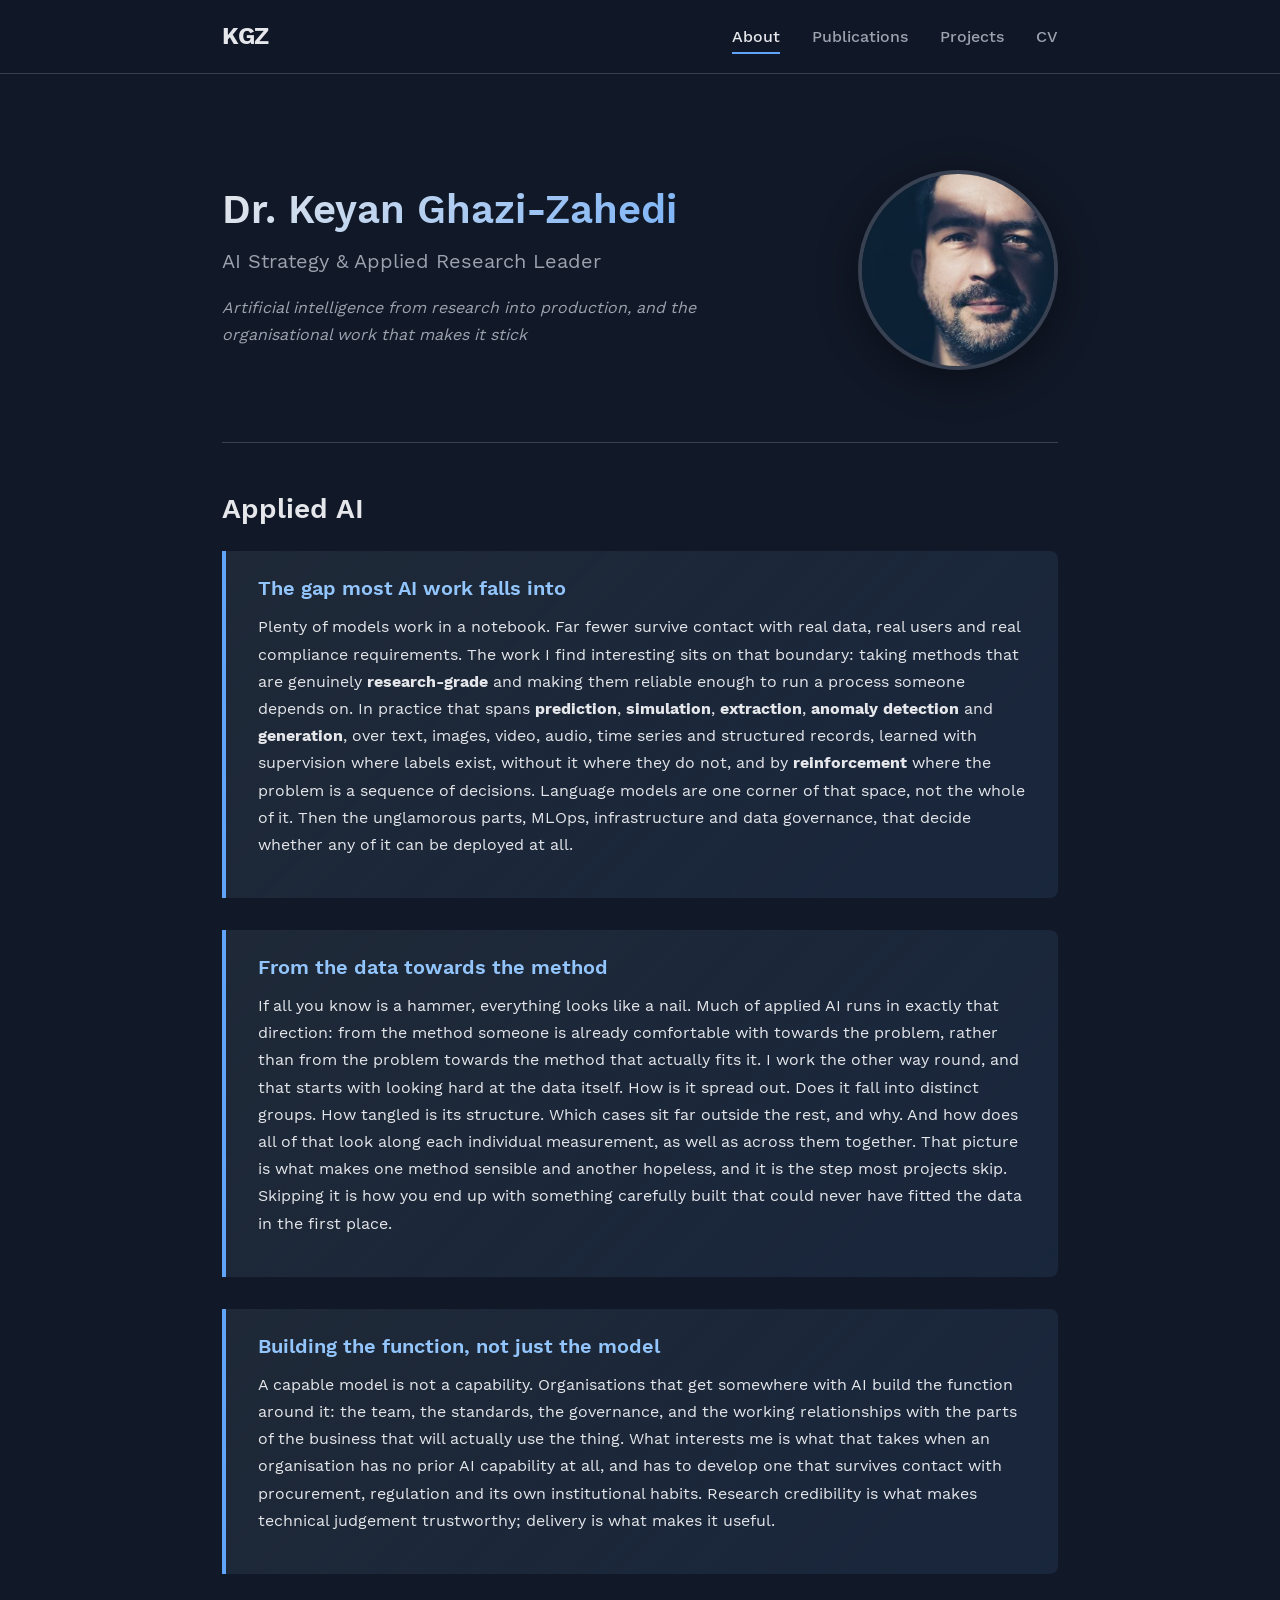
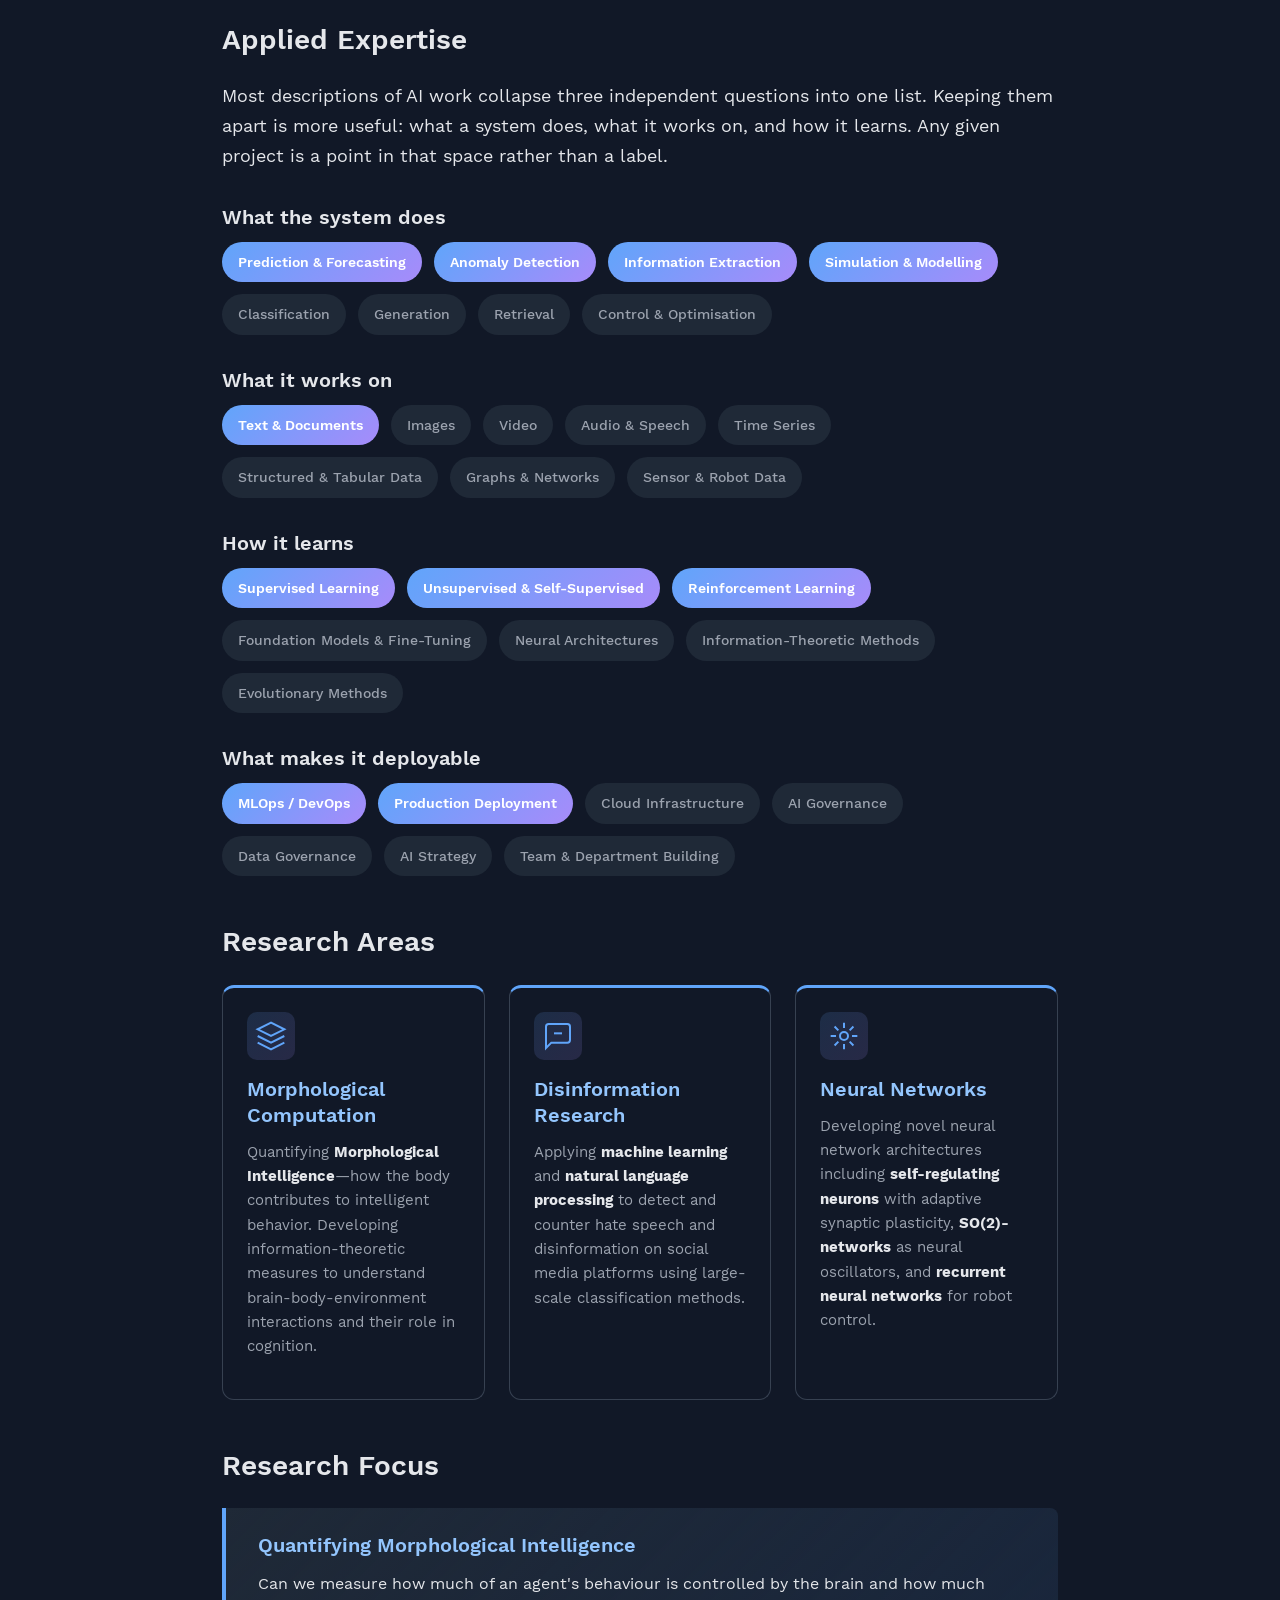
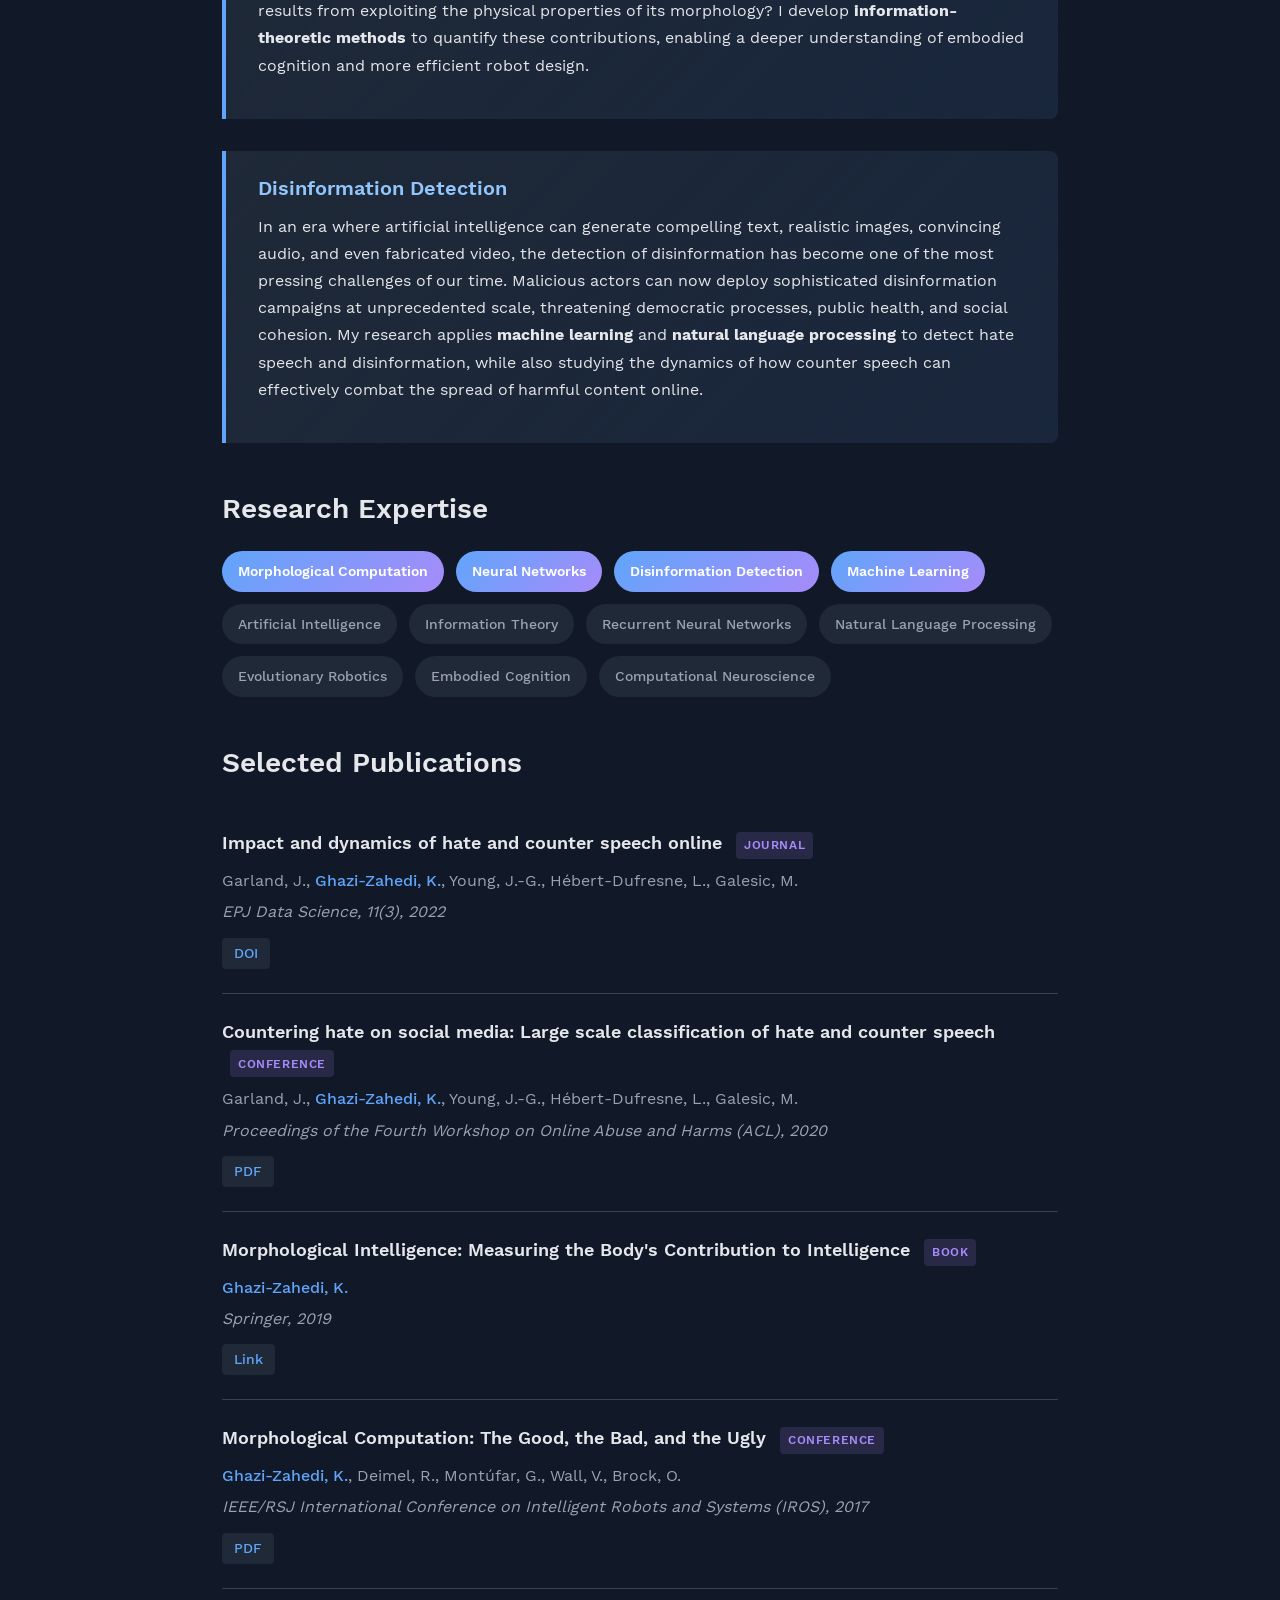
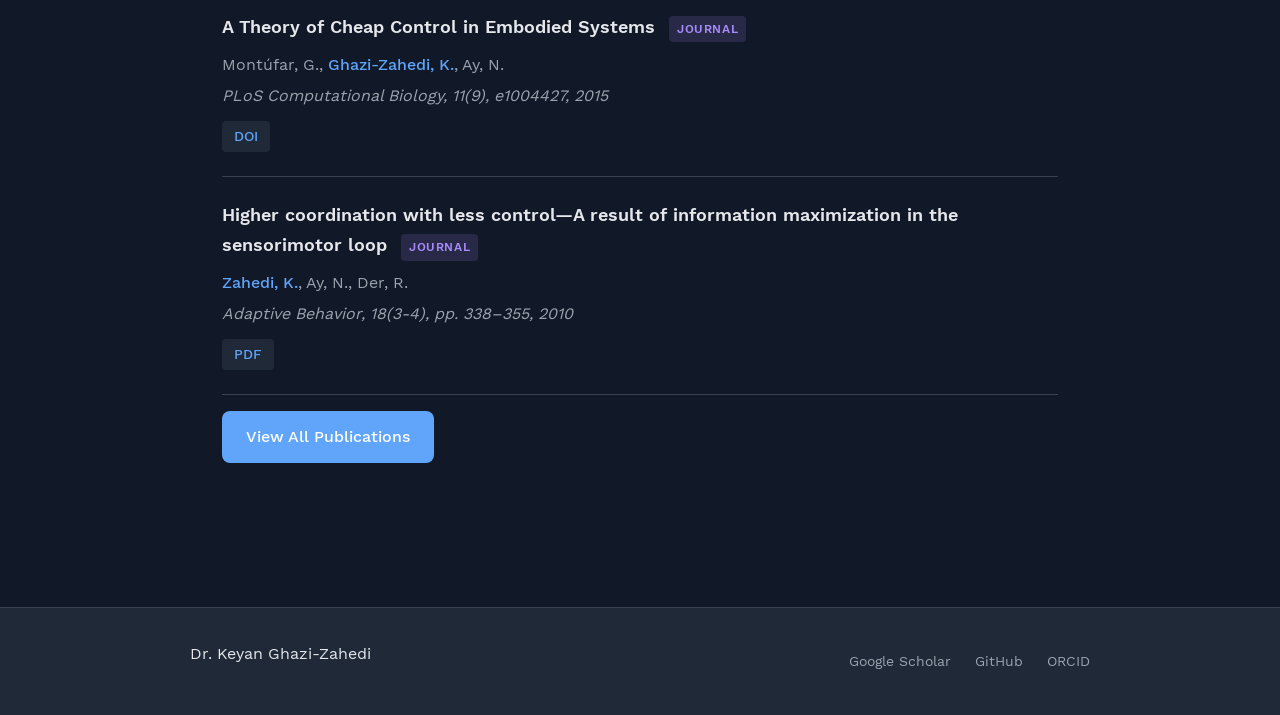
==== index.html @ 9ca38d76 "Personal homepage Static site: about, publications generated from a BibTeX source, projects, and CV." ====
<!DOCTYPE html>
<html lang="en">
<head>
    <meta charset="UTF-8">
    <meta name="viewport" content="width=device-width, initial-scale=1.0">
    <title>Dr. Keyan Ghazi-Zahedi - AI Strategy & Applied Research Leader</title>
    <meta name="description" content="Artificial intelligence from research into production: language model and retrieval pipelines, agentic systems, MLOps, and building the AI function inside an organisation. Research in morphological computation, neural networks and disinformation detection.">
    <link rel="stylesheet" href="css/style.css">
</head>
<body>
    <nav class="navbar">
        <div class="nav-container">
            <a href="index.html" class="nav-brand">KGZ</a>
            <ul class="nav-menu">
                <li><a href="index.html" class="nav-link active">About</a></li>
                <li><a href="publications.html" class="nav-link">Publications</a></li>
                <li><a href="projects.html" class="nav-link">Projects</a></li>
                <li><a href="cv.html" class="nav-link">CV</a></li>
            </ul>
            <button class="nav-toggle" aria-label="Toggle navigation">
                <span></span>
                <span></span>
                <span></span>
            </button>
        </div>
    </nav>

    <main class="main-content">
        <section class="hero">
            <div class="hero-content">
                <div class="hero-text">
                    <h1>Dr. Keyan Ghazi-Zahedi</h1>
                    <p class="subtitle">AI Strategy &amp; Applied Research Leader</p>
                    <p class="hero-tagline">Artificial intelligence from research into production, and the organisational work that makes it stick</p>
                </div>
                <div class="hero-image">
                    <img src="assets/images/profile.jpg" alt="Dr. Keyan Ghazi-Zahedi" class="profile-img">
                </div>
            </div>
        </section>

        <section class="section">
            <h2>Applied AI</h2>
            <div class="highlight-box">
                <h3>The gap most AI work falls into</h3>
                <p>Plenty of models work in a notebook. Far fewer survive contact with real data, real users and real compliance requirements. The work I find interesting sits on that boundary: taking methods that are genuinely <strong>research-grade</strong> and making them reliable enough to run a process someone depends on. In practice that spans <strong>prediction</strong>, <strong>simulation</strong>, <strong>extraction</strong>, <strong>anomaly detection</strong> and <strong>generation</strong>, over text, images, video, audio, time series and structured records, learned with supervision where labels exist, without it where they do not, and by <strong>reinforcement</strong> where the problem is a sequence of decisions. Language models are one corner of that space, not the whole of it. Then the unglamorous parts, MLOps, infrastructure and data governance, that decide whether any of it can be deployed at all.</p>
            </div>
            <div class="highlight-box">
                <h3>From the data towards the method</h3>
                <p>If all you know is a hammer, everything looks like a nail. Much of applied AI runs in exactly that direction: from the method someone is already comfortable with towards the problem, rather than from the problem towards the method that actually fits it. I work the other way round, and that starts with looking hard at the data itself. How is it spread out. Does it fall into distinct groups. How tangled is its structure. Which cases sit far outside the rest, and why. And how does all of that look along each individual measurement, as well as across them together. That picture is what makes one method sensible and another hopeless, and it is the step most projects skip. Skipping it is how you end up with something carefully built that could never have fitted the data in the first place.</p>
            </div>
            <div class="highlight-box">
                <h3>Building the function, not just the model</h3>
                <p>A capable model is not a capability. Organisations that get somewhere with AI build the function around it: the team, the standards, the governance, and the working relationships with the parts of the business that will actually use the thing. What interests me is what that takes when an organisation has no prior AI capability at all, and has to develop one that survives contact with procurement, regulation and its own institutional habits. Research credibility is what makes technical judgement trustworthy; delivery is what makes it useful.</p>
            </div>
        </section>

        <section class="section">
            <h2>Applied Expertise</h2>
            <p class="research-intro">Most descriptions of AI work collapse three independent questions into one list. Keeping them apart is more useful: what a system does, what it works on, and how it learns. Any given project is a point in that space rather than a label.</p>

            <h3>What the system does</h3>
            <div class="tags">
                <span class="tag highlight-tag">Prediction &amp; Forecasting</span>
                <span class="tag highlight-tag">Anomaly Detection</span>
                <span class="tag highlight-tag">Information Extraction</span>
                <span class="tag highlight-tag">Simulation &amp; Modelling</span>
                <span class="tag">Classification</span>
                <span class="tag">Generation</span>
                <span class="tag">Retrieval</span>
                <span class="tag">Control &amp; Optimisation</span>
            </div>

            <h3>What it works on</h3>
            <div class="tags">
                <span class="tag highlight-tag">Text &amp; Documents</span>
                <span class="tag">Images</span>
                <span class="tag">Video</span>
                <span class="tag">Audio &amp; Speech</span>
                <span class="tag">Time Series</span>
                <span class="tag">Structured &amp; Tabular Data</span>
                <span class="tag">Graphs &amp; Networks</span>
                <span class="tag">Sensor &amp; Robot Data</span>
            </div>

            <h3>How it learns</h3>
            <div class="tags">
                <span class="tag highlight-tag">Supervised Learning</span>
                <span class="tag highlight-tag">Unsupervised &amp; Self-Supervised</span>
                <span class="tag highlight-tag">Reinforcement Learning</span>
                <span class="tag">Foundation Models &amp; Fine-Tuning</span>
                <span class="tag">Neural Architectures</span>
                <span class="tag">Information-Theoretic Methods</span>
                <span class="tag">Evolutionary Methods</span>
            </div>

            <h3>What makes it deployable</h3>
            <div class="tags">
                <span class="tag highlight-tag">MLOps / DevOps</span>
                <span class="tag highlight-tag">Production Deployment</span>
                <span class="tag">Cloud Infrastructure</span>
                <span class="tag">AI Governance</span>
                <span class="tag">Data Governance</span>
                <span class="tag">AI Strategy</span>
                <span class="tag">Team &amp; Department Building</span>
            </div>
        </section>

        <section class="section">
            <h2>Research Areas</h2>
            <div class="research-cards three-columns">
                <div class="research-card featured">
                    <div class="card-icon">
                        <svg xmlns="http://www.w3.org/2000/svg" width="32" height="32" viewBox="0 0 24 24" fill="none" stroke="currentColor" stroke-width="1.5">
                            <path d="M12 2L2 7l10 5 10-5-10-5z"/>
                            <path d="M2 17l10 5 10-5"/>
                            <path d="M2 12l10 5 10-5"/>
                        </svg>
                    </div>
                    <h3>Morphological Computation</h3>
                    <p>Quantifying <strong>Morphological Intelligence</strong>—how the body contributes to intelligent behavior. Developing information-theoretic measures to understand brain-body-environment interactions and their role in cognition.</p>
                </div>
                <div class="research-card featured">
                    <div class="card-icon">
                        <svg xmlns="http://www.w3.org/2000/svg" width="32" height="32" viewBox="0 0 24 24" fill="none" stroke="currentColor" stroke-width="1.5">
                            <path d="M21 15a2 2 0 0 1-2 2H7l-4 4V5a2 2 0 0 1 2-2h14a2 2 0 0 1 2 2z"/>
                            <line x1="9" y1="10" x2="15" y2="10"/>
                        </svg>
                    </div>
                    <h3>Disinformation Research</h3>
                    <p>Applying <strong>machine learning</strong> and <strong>natural language processing</strong> to detect and counter hate speech and disinformation on social media platforms using large-scale classification methods.</p>
                </div>
                <div class="research-card featured">
                    <div class="card-icon">
                        <svg xmlns="http://www.w3.org/2000/svg" width="32" height="32" viewBox="0 0 24 24" fill="none" stroke="currentColor" stroke-width="1.5">
                            <circle cx="12" cy="12" r="3"/>
                            <path d="M12 2v4m0 12v4M2 12h4m12 0h4"/>
                            <path d="m4.93 4.93 2.83 2.83m8.48 8.48 2.83 2.83m0-14.14-2.83 2.83m-8.48 8.48-2.83 2.83"/>
                        </svg>
                    </div>
                    <h3>Neural Networks</h3>
                    <p>Developing novel neural network architectures including <strong>self-regulating neurons</strong> with adaptive synaptic plasticity, <strong>SO(2)-networks</strong> as neural oscillators, and <strong>recurrent neural networks</strong> for robot control.</p>
                </div>
            </div>
        </section>

        <section class="section">
            <h2>Research Focus</h2>
            <div class="highlight-box">
                <h3>Quantifying Morphological Intelligence</h3>
                <p>Can we measure how much of an agent's behaviour is controlled by the brain and how much results from exploiting the physical properties of its morphology? I develop <strong>information-theoretic methods</strong> to quantify these contributions, enabling a deeper understanding of embodied cognition and more efficient robot design.</p>
            </div>
            <div class="highlight-box">
                <h3>Disinformation Detection</h3>
                <p>In an era where artificial intelligence can generate compelling text, realistic images, convincing audio, and even fabricated video, the detection of disinformation has become one of the most pressing challenges of our time. Malicious actors can now deploy sophisticated disinformation campaigns at unprecedented scale, threatening democratic processes, public health, and social cohesion. My research applies <strong>machine learning</strong> and <strong>natural language processing</strong> to detect hate speech and disinformation, while also studying the dynamics of how counter speech can effectively combat the spread of harmful content online.</p>
            </div>
        </section>

        <section class="section">
            <h2>Research Expertise</h2>
            <div class="tags">
                <span class="tag highlight-tag">Morphological Computation</span>
                <span class="tag highlight-tag">Neural Networks</span>
                <span class="tag highlight-tag">Disinformation Detection</span>
                <span class="tag highlight-tag">Machine Learning</span>
                <span class="tag">Artificial Intelligence</span>
                <span class="tag">Information Theory</span>
                <span class="tag">Recurrent Neural Networks</span>
                <span class="tag">Natural Language Processing</span>
                <span class="tag">Evolutionary Robotics</span>
                <span class="tag">Embodied Cognition</span>
                <span class="tag">Computational Neuroscience</span>
            </div>
        </section>

        <section class="section">
            <h2>Selected Publications</h2>
            <div class="publication-preview" id="selected-publications">
                <!-- Populated by JavaScript -->
            </div>
            <a href="publications.html" class="btn">View All Publications</a>
        </section>
    </main>

    <footer class="footer">
        <div class="footer-content">
            <p>Dr. Keyan Ghazi-Zahedi</p>
            <div class="footer-links">
                <a href="https://scholar.google.de/citations?user=ClJlXDIAAAAJ" target="_blank" rel="noopener">Google Scholar</a>
                <a href="https://github.com/kzahedi" target="_blank" rel="noopener">GitHub</a>
                <a href="https://orcid.org/0000-0003-0409-6284" target="_blank" rel="noopener">ORCID</a>
            </div>
        </div>
    </footer>

    <script src="js/bibtex-parser.js"></script>
    <script src="js/main.js"></script>
</body>
</html>
---- css/style.css ----
/* Work Sans Font */
@font-face {
    font-family: 'Work Sans';
    src: url('../fonts/WorkSans-Light.woff2') format('woff2');
    font-weight: 300;
    font-style: normal;
    font-display: swap;
}

@font-face {
    font-family: 'Work Sans';
    src: url('../fonts/WorkSans-Regular.woff2') format('woff2');
    font-weight: 400;
    font-style: normal;
    font-display: swap;
}

@font-face {
    font-family: 'Work Sans';
    src: url('../fonts/WorkSans-Medium.woff2') format('woff2');
    font-weight: 500;
    font-style: normal;
    font-display: swap;
}

@font-face {
    font-family: 'Work Sans';
    src: url('../fonts/WorkSans-SemiBold.woff2') format('woff2');
    font-weight: 600;
    font-style: normal;
    font-display: swap;
}

@font-face {
    font-family: 'Work Sans';
    src: url('../fonts/WorkSans-Bold.woff2') format('woff2');
    font-weight: 700;
    font-style: normal;
    font-display: swap;
}

/* CSS Variables - Dark Theme */
:root {
    --color-primary: #60a5fa;
    --color-primary-dark: #93c5fd;
    --color-accent: #a78bfa;
    --color-text: #e5e7eb;
    --color-text-light: #9ca3af;
    --color-bg: #111827;
    --color-bg-alt: #1f2937;
    --color-border: #374151;
    --font-sans: 'Work Sans', -apple-system, BlinkMacSystemFont, 'Segoe UI', sans-serif;
    --font-serif: 'Work Sans', Georgia, serif;
    --max-width: 900px;
    --transition: 0.3s ease;
}

/* Reset and base styles */
*, *::before, *::after {
    box-sizing: border-box;
    margin: 0;
    padding: 0;
}

html {
    scroll-behavior: smooth;
}

body {
    font-family: var(--font-sans);
    font-size: 16px;
    line-height: 1.7;
    color: var(--color-text);
    background-color: var(--color-bg);
}

/* Typography */
h1, h2, h3, h4 {
    font-family: var(--font-serif);
    font-weight: 600;
    line-height: 1.3;
}

h1 { font-size: 2.5rem; }
h2 { font-size: 1.75rem; margin-bottom: 1.5rem; }
h3 { font-size: 1.25rem; margin-bottom: 0.75rem; }

p { margin-bottom: 1rem; }

a {
    color: var(--color-primary);
    text-decoration: none;
    transition: color var(--transition);
}

a:hover {
    color: var(--color-primary-dark);
}

/* Navigation */
.navbar {
    position: sticky;
    top: 0;
    background: rgba(17, 24, 39, 0.95);
    backdrop-filter: blur(10px);
    border-bottom: 1px solid var(--color-border);
    z-index: 100;
}

.nav-container {
    max-width: var(--max-width);
    margin: 0 auto;
    padding: 1rem 2rem;
    display: flex;
    justify-content: space-between;
    align-items: center;
}

.nav-brand {
    font-family: var(--font-serif);
    font-size: 1.5rem;
    font-weight: 700;
    color: var(--color-text);
    letter-spacing: -0.02em;
}

.nav-menu {
    display: flex;
    list-style: none;
    gap: 2rem;
}

.nav-link {
    color: var(--color-text-light);
    font-weight: 500;
    padding: 0.5rem 0;
    position: relative;
}

.nav-link::after {
    content: '';
    position: absolute;
    bottom: 0;
    left: 0;
    width: 0;
    height: 2px;
    background: var(--color-primary);
    transition: width var(--transition);
}

.nav-link:hover,
.nav-link.active {
    color: var(--color-text);
}

.nav-link:hover::after,
.nav-link.active::after {
    width: 100%;
}

.nav-toggle {
    display: none;
    flex-direction: column;
    gap: 5px;
    background: none;
    border: none;
    cursor: pointer;
    padding: 5px;
}

.nav-toggle span {
    width: 24px;
    height: 2px;
    background: var(--color-text);
    transition: var(--transition);
}

/* Main content */
.main-content {
    max-width: var(--max-width);
    margin: 0 auto;
    padding: 2rem;
}

/* Hero section */
.hero {
    padding: 4rem 0;
    border-bottom: 1px solid var(--color-border);
    margin-bottom: 3rem;
}

.hero-content {
    display: flex;
    align-items: center;
    gap: 3rem;
}

.hero-text {
    flex: 1;
}

.hero-text h1 {
    margin-bottom: 0.5rem;
    background: linear-gradient(135deg, var(--color-text) 0%, var(--color-primary) 100%);
    -webkit-background-clip: text;
    -webkit-text-fill-color: transparent;
    background-clip: text;
}

.subtitle {
    font-size: 1.25rem;
    color: var(--color-text-light);
    font-weight: 400;
}

.hero-tagline {
    font-size: 1rem;
    color: var(--color-text-light);
    margin-top: 0.5rem;
    font-style: italic;
}

.hero-image {
    flex-shrink: 0;
}

.profile-img {
    width: 200px;
    height: 200px;
    border-radius: 50%;
    object-fit: cover;
    border: 4px solid var(--color-border);
    box-shadow: 0 10px 40px rgba(0, 0, 0, 0.4);
    transition: transform var(--transition);
}

.profile-img:hover {
    transform: scale(1.02);
}

/* Page header */
.page-header {
    padding: 3rem 0;
    border-bottom: 1px solid var(--color-border);
    margin-bottom: 2rem;
}

.page-header h1 {
    background: linear-gradient(135deg, var(--color-text) 0%, var(--color-primary) 100%);
    -webkit-background-clip: text;
    -webkit-text-fill-color: transparent;
    background-clip: text;
}

.page-subtitle {
    color: var(--color-text-light);
    font-size: 1.1rem;
    margin-top: 0.5rem;
}

/* Sections */
.section {
    margin-bottom: 3rem;
}

/* Research content */
.research-intro {
    font-size: 1.1rem;
    margin-bottom: 2rem;
}

.highlight-box {
    background: linear-gradient(135deg, var(--color-bg-alt) 0%, rgba(96, 165, 250, 0.1) 100%);
    border-left: 4px solid var(--color-primary);
    padding: 1.5rem 2rem;
    border-radius: 0 8px 8px 0;
    margin-bottom: 2rem;
}

.highlight-box h3 {
    color: var(--color-primary-dark);
}

.research-areas ul {
    list-style: none;
    padding-left: 0;
}

.research-areas li {
    padding: 0.75rem 0;
    padding-left: 1.5rem;
    position: relative;
}

.research-areas li::before {
    content: '';
    position: absolute;
    left: 0;
    top: 1.1rem;
    width: 8px;
    height: 8px;
    background: var(--color-primary);
    border-radius: 50%;
}

/* Research Cards */
.research-cards {
    display: grid;
    grid-template-columns: repeat(auto-fit, minmax(280px, 1fr));
    gap: 1.5rem;
    margin-bottom: 2rem;
}

.research-cards.three-columns {
    grid-template-columns: repeat(3, 1fr);
}

@media (max-width: 900px) {
    .research-cards.three-columns {
        grid-template-columns: repeat(auto-fit, minmax(280px, 1fr));
    }
}

.research-card {
    background: var(--color-bg);
    border: 1px solid var(--color-border);
    border-radius: 12px;
    padding: 1.5rem;
    transition: all var(--transition);
}

.research-card.featured {
    border-top: 3px solid var(--color-primary);
}

.research-card:hover {
    transform: translateY(-4px);
    box-shadow: 0 8px 30px rgba(0, 0, 0, 0.3);
}

.card-icon {
    width: 48px;
    height: 48px;
    background: linear-gradient(135deg, rgba(96, 165, 250, 0.15) 0%, rgba(167, 139, 250, 0.15) 100%);
    border-radius: 10px;
    display: flex;
    align-items: center;
    justify-content: center;
    margin-bottom: 1rem;
    color: var(--color-primary);
}

.research-card h3 {
    color: var(--color-primary-dark);
    margin-bottom: 0.75rem;
}

.research-card p {
    color: var(--color-text-light);
    font-size: 0.95rem;
    line-height: 1.6;
}

.research-card strong {
    color: var(--color-text);
}

/* Tags */
.tags {
    display: flex;
    flex-wrap: wrap;
    gap: 0.75rem;
}

/* Grouped tag sets (Applied Expertise): a group heading following a tag row
   needs breathing room, since .tags has no bottom margin and h3 no top margin.
   Scoped to that adjacency, which occurs only in the grouped sections. */
.tags + h3 {
    margin-top: 2rem;
}

.tag {
    background: var(--color-bg-alt);
    color: var(--color-text-light);
    padding: 0.5rem 1rem;
    border-radius: 50px;
    font-size: 0.9rem;
    font-weight: 500;
    transition: all var(--transition);
}

.tag:hover {
    background: var(--color-primary);
    color: white;
    transform: translateY(-2px);
}

.tag.highlight-tag {
    background: linear-gradient(135deg, var(--color-primary) 0%, var(--color-accent) 100%);
    color: white;
    font-weight: 600;
}

.tag.highlight-tag:hover {
    transform: translateY(-2px);
    box-shadow: 0 4px 12px rgba(96, 165, 250, 0.3);
}

/* Button */
.btn {
    display: inline-block;
    background: var(--color-primary);
    color: white;
    padding: 0.75rem 1.5rem;
    border-radius: 8px;
    font-weight: 500;
    transition: all var(--transition);
    margin-top: 1rem;
}

.btn:hover {
    background: var(--color-primary-dark);
    color: var(--color-bg);
    transform: translateY(-2px);
    box-shadow: 0 4px 12px rgba(96, 165, 250, 0.3);
}

/* Publications */
.filter-controls {
    display: flex;
    gap: 1.5rem;
    margin-bottom: 2rem;
    flex-wrap: wrap;
    align-items: center;
}

.filter-controls label {
    font-weight: 500;
    color: var(--color-text-light);
}

.filter-controls select {
    padding: 0.5rem 1rem;
    border: 1px solid var(--color-border);
    border-radius: 6px;
    font-family: inherit;
    font-size: 0.95rem;
    background: var(--color-bg-alt);
    color: var(--color-text);
    cursor: pointer;
}

.publication-item {
    padding: 1.5rem 0;
    border-bottom: 1px solid var(--color-border);
    transition: background var(--transition);
}

.publication-item:hover {
    background: var(--color-bg-alt);
    margin: 0 -1rem;
    padding-left: 1rem;
    padding-right: 1rem;
    border-radius: 8px;
}

.publication-title {
    font-family: var(--font-serif);
    font-size: 1.1rem;
    font-weight: 600;
    color: var(--color-text);
    margin-bottom: 0.5rem;
}

.publication-authors {
    color: var(--color-text-light);
    margin-bottom: 0.25rem;
}

.publication-authors .highlight {
    color: var(--color-primary);
    font-weight: 500;
}

.publication-venue {
    font-style: italic;
    color: var(--color-text-light);
    margin-bottom: 0.5rem;
}

.publication-links {
    display: flex;
    gap: 1rem;
    margin-top: 0.75rem;
}

.publication-links a {
    font-size: 0.85rem;
    font-weight: 500;
    padding: 0.25rem 0.75rem;
    background: var(--color-bg-alt);
    border-radius: 4px;
    transition: all var(--transition);
}

.publication-links a:hover {
    background: var(--color-primary);
    color: white;
}

.publication-type {
    display: inline-block;
    font-size: 0.75rem;
    font-weight: 600;
    text-transform: uppercase;
    letter-spacing: 0.05em;
    color: var(--color-accent);
    background: rgba(167, 139, 250, 0.15);
    padding: 0.2rem 0.5rem;
    border-radius: 4px;
    margin-left: 0.5rem;
}

.year-heading {
    font-size: 1.5rem;
    color: var(--color-primary);
    margin-top: 2rem;
    margin-bottom: 1rem;
    padding-bottom: 0.5rem;
    border-bottom: 2px solid var(--color-primary);
}

/* CV Timeline */
.timeline {
    position: relative;
    padding-left: 2rem;
}

.timeline::before {
    content: '';
    position: absolute;
    left: 0;
    top: 0;
    bottom: 0;
    width: 2px;
    background: linear-gradient(180deg, var(--color-primary) 0%, var(--color-accent) 100%);
}

.timeline-item {
    position: relative;
    padding-bottom: 2rem;
}

.timeline-marker {
    position: absolute;
    left: -2rem;
    top: 0.3rem;
    width: 12px;
    height: 12px;
    background: var(--color-primary);
    border-radius: 50%;
    border: 3px solid var(--color-bg);
    box-shadow: 0 0 0 2px var(--color-primary);
}

.timeline-content h3 {
    margin-bottom: 0.25rem;
}

.institution {
    color: var(--color-primary);
    font-weight: 500;
    margin-bottom: 0.25rem;
}

.year {
    color: var(--color-text-light);
    font-size: 0.9rem;
    margin-bottom: 0.5rem;
}

.description {
    color: var(--color-text-light);
}

/* Workshop and committee lists */
.workshop-list,
.committee-list {
    list-style: none;
}

.workshop-list li,
.committee-list li {
    padding: 1rem 0;
    border-bottom: 1px solid var(--color-border);
}

.workshop-venue {
    display: block;
    color: var(--color-text-light);
    font-size: 0.9rem;
    margin-top: 0.25rem;
}

/* Editorial */
.editorial-item {
    margin-bottom: 1.5rem;
}

.editorial-item h3 {
    color: var(--color-primary);
}

/* Book section */
.book-item {
    display: flex;
    gap: 2rem;
    padding: 1.5rem;
    background: var(--color-bg-alt);
    border-radius: 12px;
    border: 1px solid var(--color-border);
}

.book-cover {
    flex-shrink: 0;
    color: var(--color-primary);
}

.book-details h3 {
    font-size: 1.1rem;
    margin-bottom: 0.5rem;
}

.book-meta {
    color: var(--color-text-light);
    font-size: 0.9rem;
    margin-bottom: 0.75rem;
}

.book-links {
    display: flex;
    gap: 0.75rem;
    margin-top: 1rem;
}

.btn-small {
    padding: 0.5rem 1rem;
    font-size: 0.85rem;
}

.btn-secondary {
    background: var(--color-bg);
    color: var(--color-primary);
    border: 1px solid var(--color-primary);
}

.btn-secondary:hover {
    background: var(--color-primary);
    color: white;
}

/* Loading state */
.loading {
    text-align: center;
    color: var(--color-text-light);
    padding: 2rem;
}

/* Footer */
.footer {
    background: var(--color-bg-alt);
    border-top: 1px solid var(--color-border);
    padding: 2rem;
    margin-top: 4rem;
}

.footer-content {
    max-width: var(--max-width);
    margin: 0 auto;
    display: flex;
    justify-content: space-between;
    align-items: center;
}

.footer-links {
    display: flex;
    gap: 1.5rem;
}

.footer-links a {
    color: var(--color-text-light);
    font-size: 0.9rem;
}

.footer-links a:hover {
    color: var(--color-primary);
}

/* Responsive */
@media (max-width: 768px) {
    .nav-menu {
        position: fixed;
        top: 60px;
        left: 0;
        right: 0;
        background: var(--color-bg);
        flex-direction: column;
        padding: 1rem 2rem;
        gap: 0;
        border-bottom: 1px solid var(--color-border);
        transform: translateY(-100%);
        opacity: 0;
        pointer-events: none;
        transition: all var(--transition);
    }

    .nav-menu.active {
        transform: translateY(0);
        opacity: 1;
        pointer-events: auto;
    }

    .nav-menu li {
        border-bottom: 1px solid var(--color-border);
    }

    .nav-link {
        display: block;
        padding: 1rem 0;
    }

    .nav-toggle {
        display: flex;
    }

    .hero-content {
        flex-direction: column-reverse;
        text-align: center;
    }

    .profile-img {
        width: 150px;
        height: 150px;
    }

    h1 { font-size: 2rem; }

    .main-content {
        padding: 1rem;
    }

    .filter-controls {
        flex-direction: column;
        align-items: flex-start;
    }

    .footer-content {
        flex-direction: column;
        gap: 1rem;
        text-align: center;
    }
}

/* Projects Grid */
.projects-grid {
    display: grid;
    grid-template-columns: repeat(auto-fit, minmax(320px, 1fr));
    gap: 2rem;
}

.project-card {
    background: var(--color-bg);
    border: 1px solid var(--color-border);
    border-radius: 12px;
    padding: 2rem;
    transition: all var(--transition);
    position: relative;
    overflow: hidden;
}

.project-card::before {
    content: '';
    position: absolute;
    top: 0;
    left: 0;
    right: 0;
    height: 4px;
    background: linear-gradient(90deg, var(--color-primary) 0%, var(--color-accent) 100%);
    opacity: 0;
    transition: opacity var(--transition);
}

.project-card:hover {
    transform: translateY(-4px);
    box-shadow: 0 12px 40px rgba(0, 0, 0, 0.4);
    border-color: var(--color-primary);
}

.project-card:hover::before {
    opacity: 1;
}

.project-icon {
    width: 64px;
    height: 64px;
    background: linear-gradient(135deg, var(--color-bg-alt) 0%, rgba(96, 165, 250, 0.15) 100%);
    border-radius: 12px;
    display: flex;
    align-items: center;
    justify-content: center;
    margin-bottom: 1.5rem;
    color: var(--color-primary);
}

.project-card h3 {
    font-size: 1.25rem;
    margin-bottom: 0.25rem;
}

.project-subtitle {
    color: var(--color-accent);
    font-size: 0.9rem;
    font-weight: 500;
    margin-bottom: 1rem;
}

.project-highlights {
    margin-top: 1.5rem;
    padding-top: 1.5rem;
    border-top: 1px solid var(--color-border);
}

.project-highlights h4 {
    font-size: 0.9rem;
    font-weight: 600;
    color: var(--color-text-light);
    text-transform: uppercase;
    letter-spacing: 0.05em;
    margin-bottom: 0.75rem;
}

.project-highlights ul {
    list-style: none;
    padding: 0;
}

.project-highlights li {
    padding: 0.4rem 0;
    padding-left: 1.25rem;
    position: relative;
    font-size: 0.9rem;
    color: var(--color-text-light);
}

.project-highlights li::before {
    content: '';
    position: absolute;
    left: 0;
    top: 0.75rem;
    width: 6px;
    height: 6px;
    background: var(--color-primary);
    border-radius: 50%;
}

.project-links {
    margin-top: 1.5rem;
    display: flex;
    gap: 1rem;
}

.project-link {
    font-size: 0.9rem;
    font-weight: 500;
    color: var(--color-primary);
    display: inline-flex;
    align-items: center;
    gap: 0.5rem;
}

.project-link:hover {
    color: var(--color-primary-dark);
}

.project-link::after {
    content: '→';
    transition: transform var(--transition);
}

.project-link:hover::after {
    transform: translateX(4px);
}

/* Animations */
@keyframes fadeIn {
    from { opacity: 0; transform: translateY(20px); }
    to { opacity: 1; transform: translateY(0); }
}

.publication-item {
    animation: fadeIn 0.5s ease forwards;
}

.section {
    animation: fadeIn 0.6s ease forwards;
}

.project-card {
    animation: fadeIn 0.5s ease forwards;
}

/* Publication Cards (Grid Layout) */
.publications-grid {
    display: grid;
    grid-template-columns: repeat(auto-fill, minmax(350px, 1fr));
    gap: 1.5rem;
    margin-top: 1rem;
}

.publication-card {
    background: var(--color-bg);
    border: 1px solid var(--color-border);
    border-radius: 12px;
    padding: 1.5rem;
    position: relative;
    transition: all var(--transition);
    animation: fadeIn 0.5s ease forwards;
}

.publication-card:hover {
    border-color: var(--color-primary);
    box-shadow: 0 4px 20px rgba(96, 165, 250, 0.15);
}

.publication-card.featured {
    border-left: 4px solid var(--color-primary);
    background: linear-gradient(135deg, rgba(96, 165, 250, 0.08) 0%, transparent 100%);
}

.publication-card h3 {
    font-size: 1.1rem;
    margin-bottom: 0.5rem;
    line-height: 1.4;
    padding-right: 3rem;
}

.pub-year {
    position: absolute;
    top: 1.5rem;
    right: 1.5rem;
    background: var(--color-bg-alt);
    color: var(--color-text-light);
    font-size: 0.85rem;
    font-weight: 600;
    padding: 0.25rem 0.5rem;
    border-radius: 4px;
}

.pub-authors {
    font-size: 0.9rem;
    color: var(--color-text-light);
    margin-bottom: 0.5rem;
}

.pub-authors .highlight {
    color: var(--color-primary);
    font-weight: 500;
}

.pub-venue {
    font-size: 0.85rem;
    color: var(--color-text-light);
    font-style: italic;
    margin-bottom: 1rem;
}

.pub-summary {
    font-size: 0.95rem;
    line-height: 1.6;
    margin-bottom: 1rem;
}

.pub-highlights {
    background: var(--color-bg-alt);
    border-radius: 8px;
    padding: 1rem;
    margin-bottom: 1rem;
}

.pub-highlights h4 {
    font-size: 0.85rem;
    font-weight: 600;
    color: var(--color-text);
    margin-bottom: 0.5rem;
    font-family: var(--font-sans);
}

.pub-highlights ul {
    list-style: none;
    padding: 0;
    margin: 0;
}

.pub-highlights li {
    font-size: 0.85rem;
    color: var(--color-text-light);
    padding-left: 1rem;
    position: relative;
    margin-bottom: 0.25rem;
}

.pub-highlights li::before {
    content: '•';
    position: absolute;
    left: 0;
    color: var(--color-primary);
}

.pub-links {
    display: flex;
    gap: 0.75rem;
    flex-wrap: wrap;
}

.pub-links a {
    font-size: 0.85rem;
    font-weight: 500;
    color: var(--color-primary);
    padding: 0.35rem 0.75rem;
    background: rgba(96, 165, 250, 0.15);
    border-radius: 4px;
    transition: all var(--transition);
}

.pub-links a:hover {
    background: rgba(96, 165, 250, 0.25);
    color: var(--color-primary-dark);
}

.section-title {
    font-size: 1.5rem;
    color: var(--color-text);
    border-bottom: 2px solid var(--color-border);
    padding-bottom: 0.5rem;
    margin-bottom: 1.5rem;
}

@media (max-width: 768px) {
    .publications-grid {
        grid-template-columns: 1fr;
    }

    .publication-card h3 {
        padding-right: 0;
        margin-top: 2rem;
    }

    .pub-year {
        position: static;
        display: inline-block;
        margin-bottom: 0.5rem;
    }
}
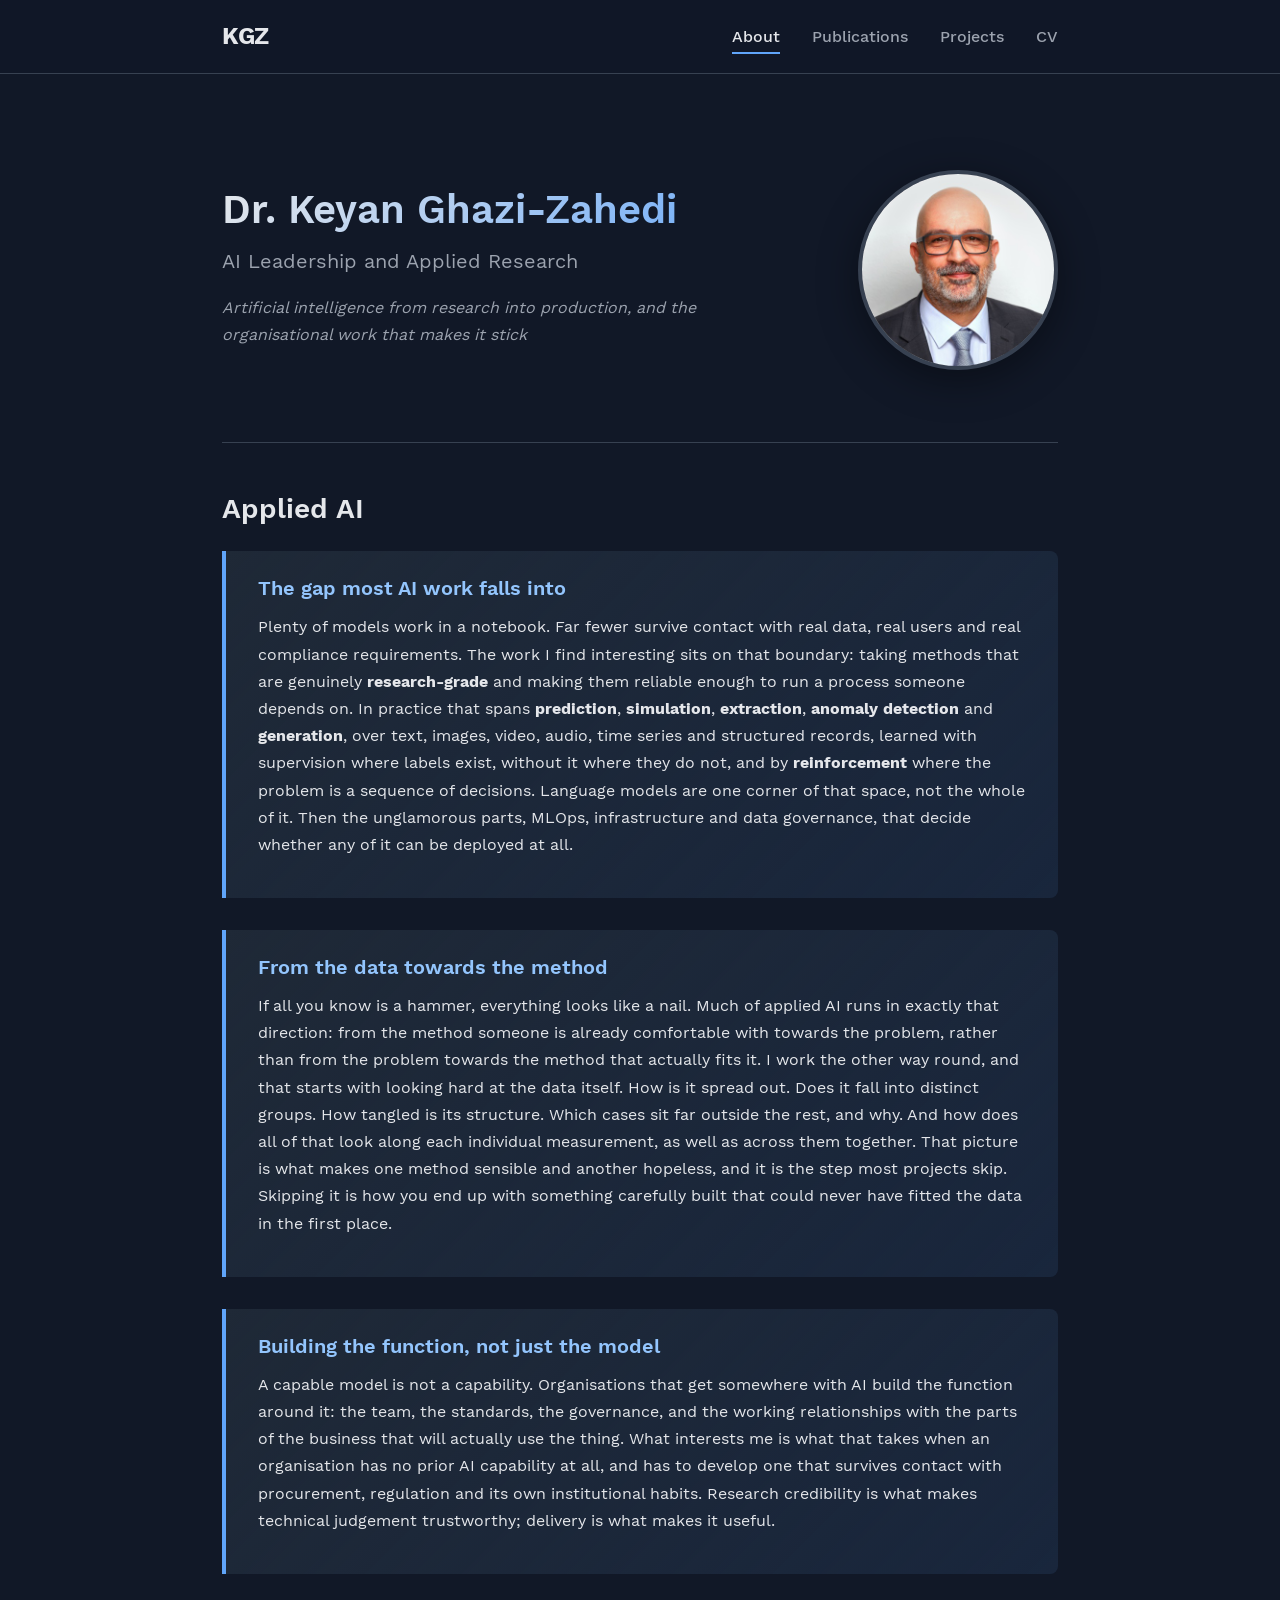
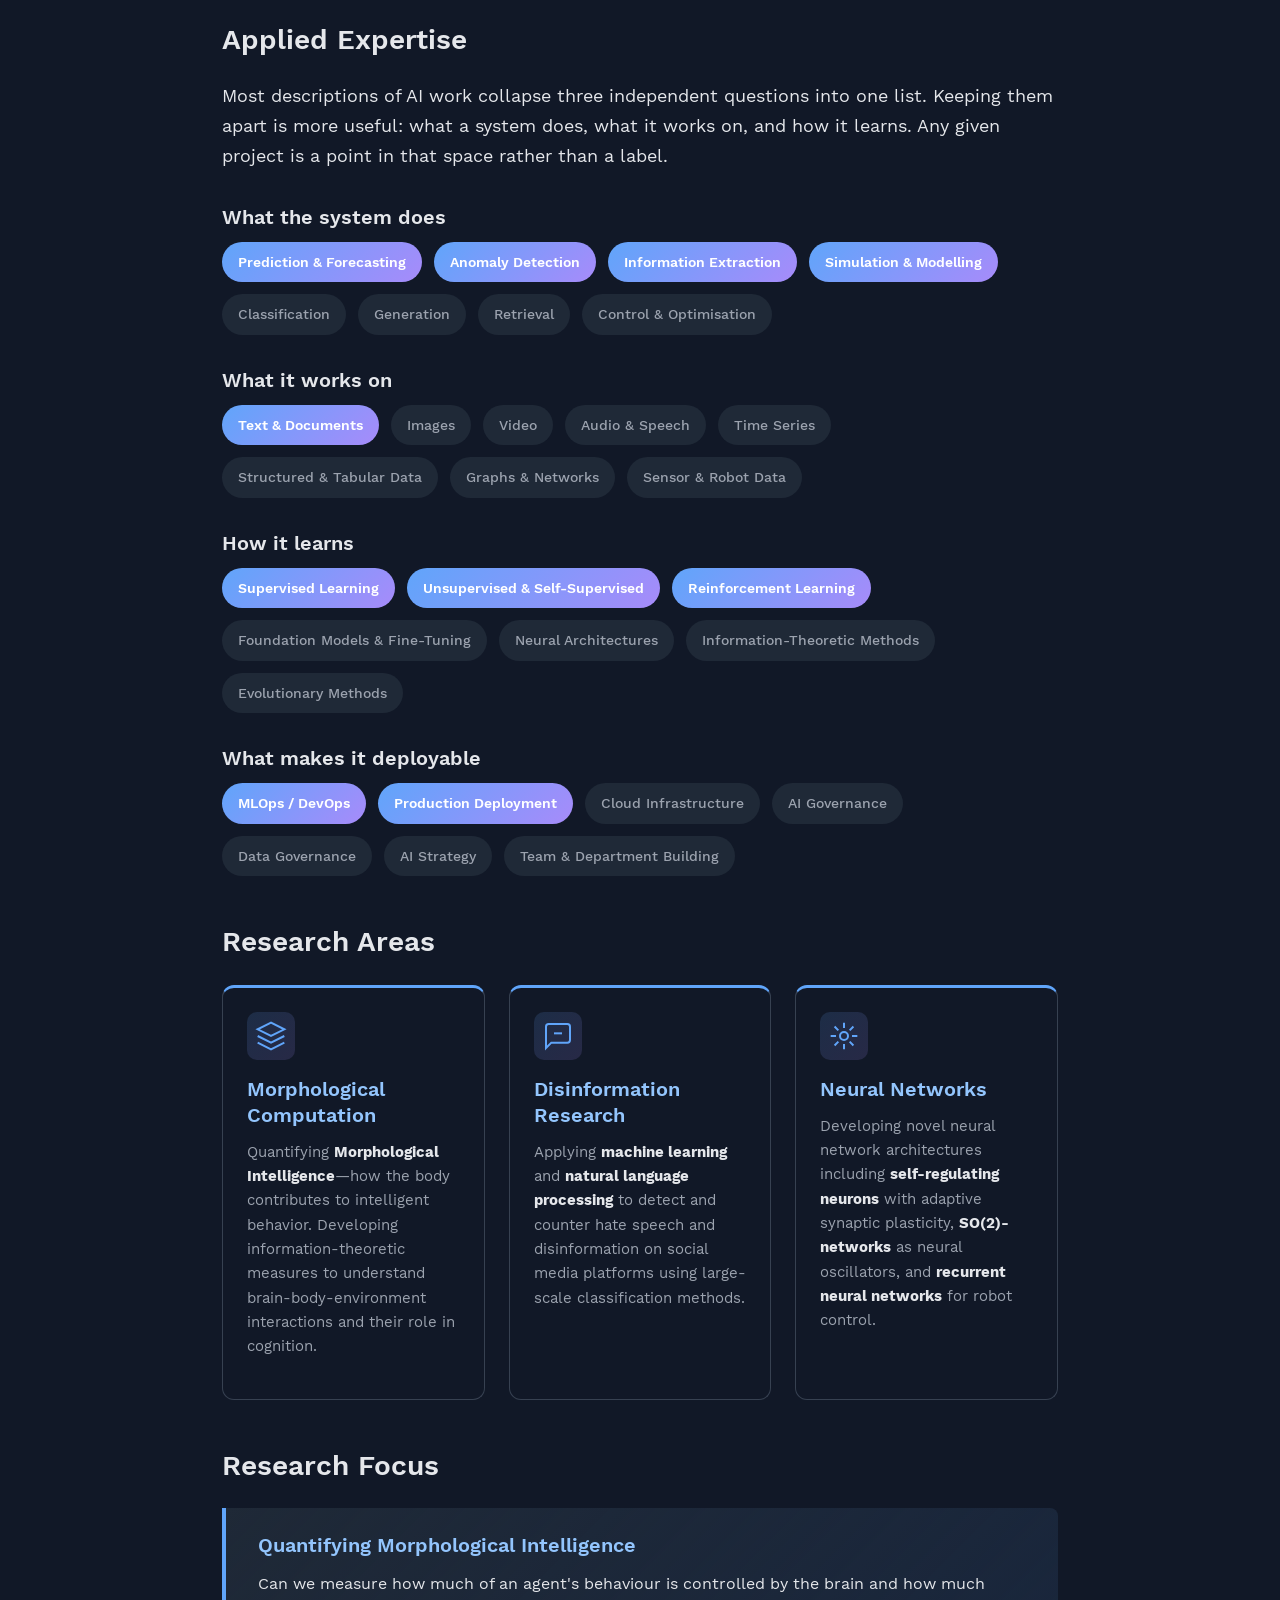
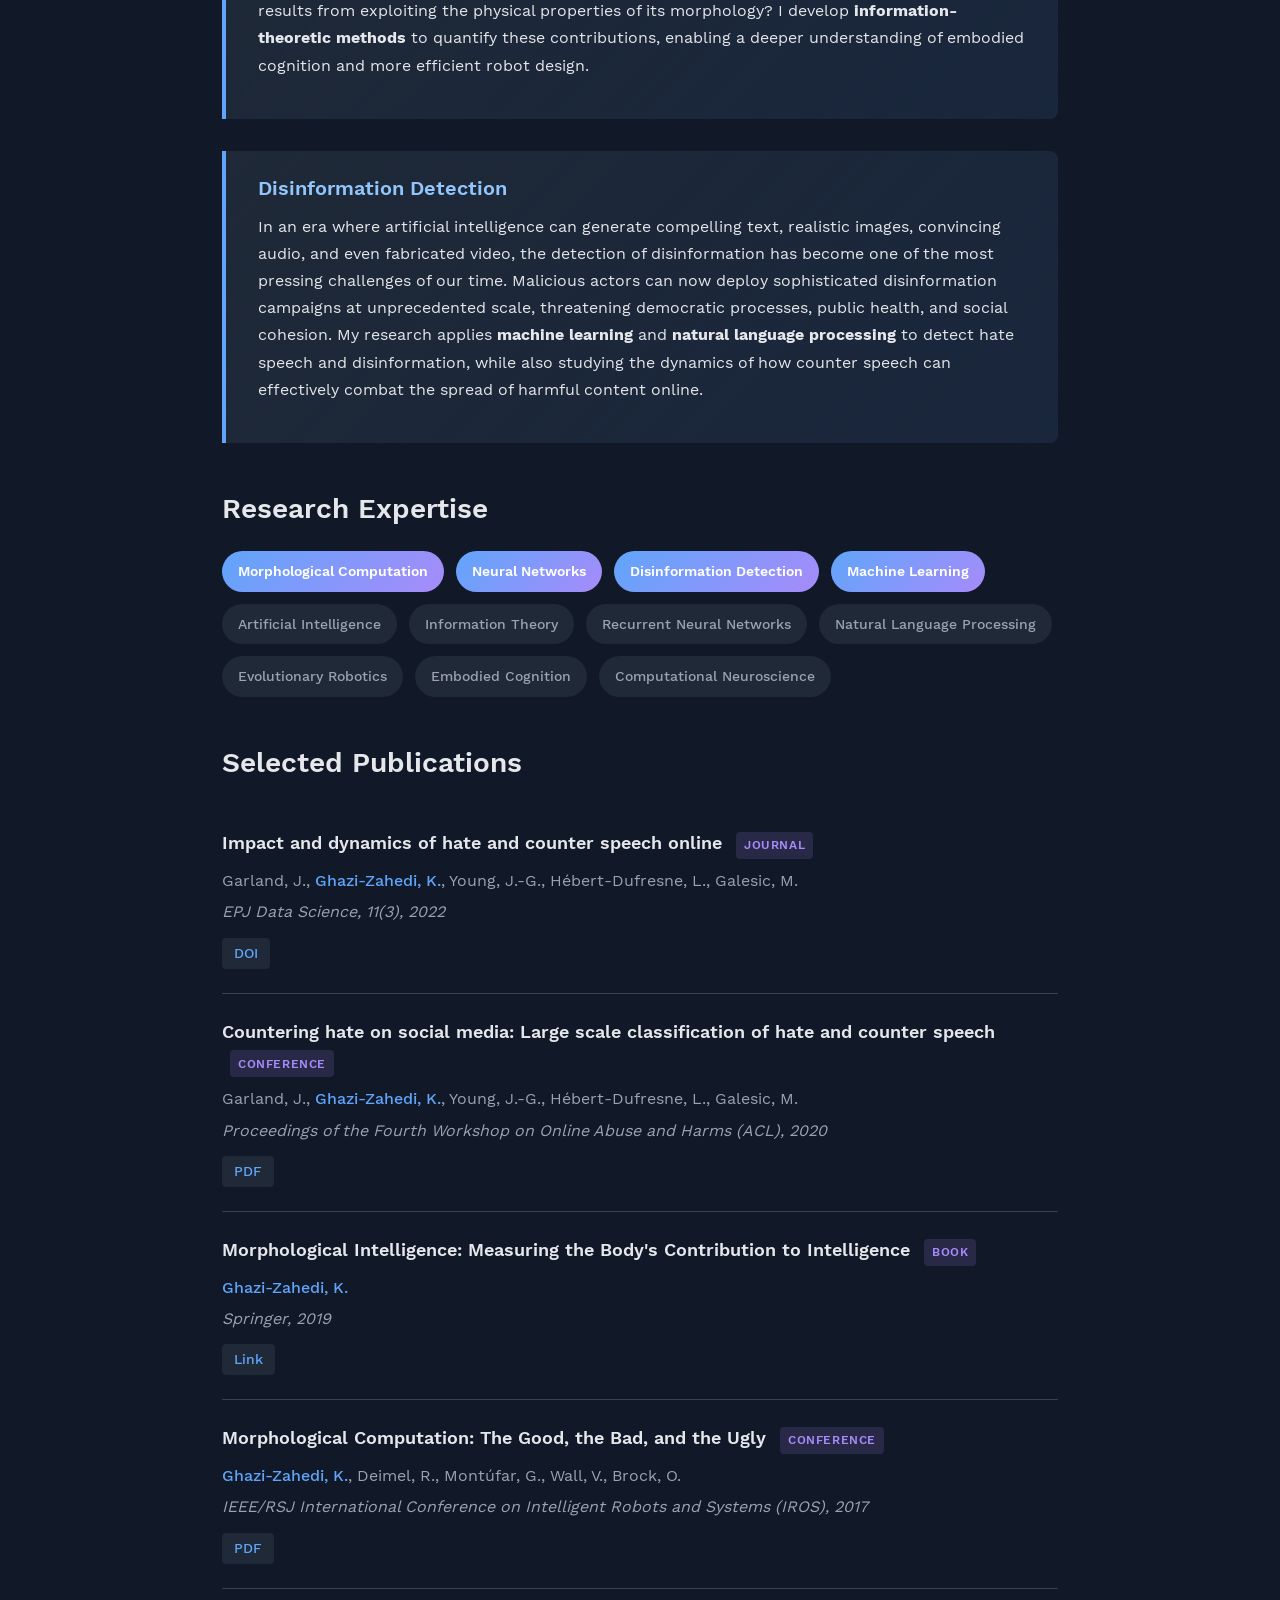
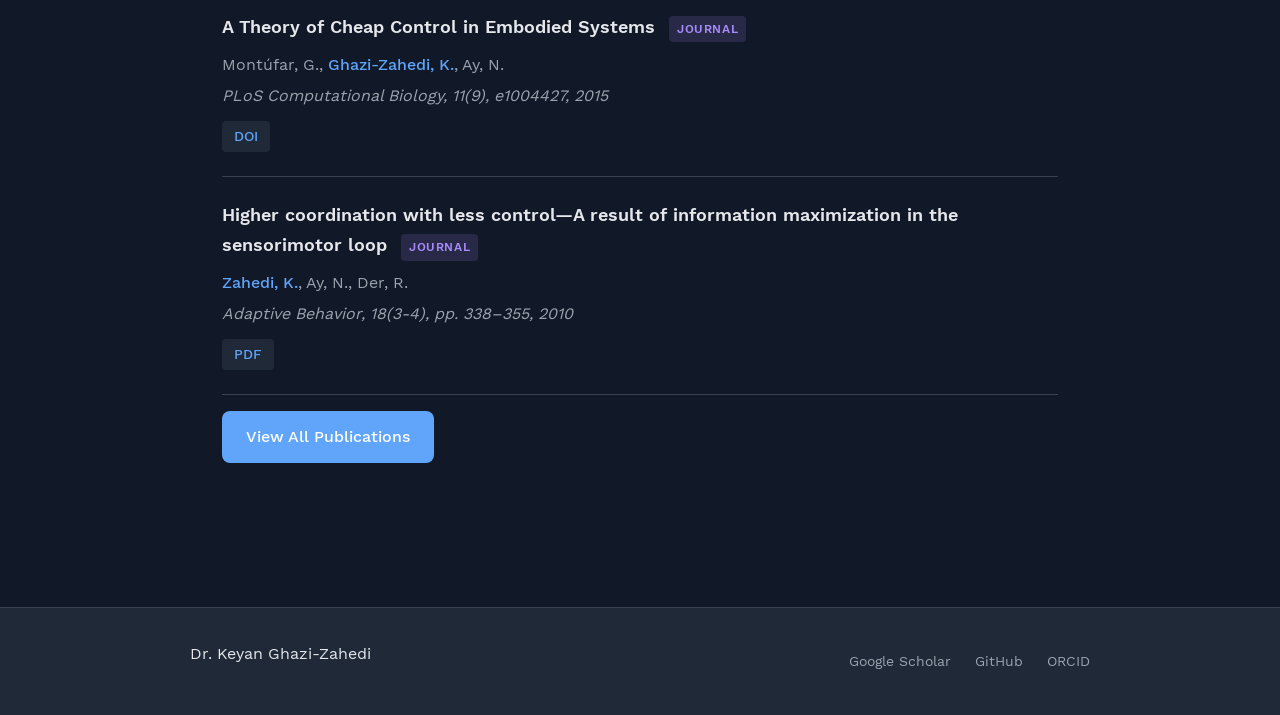
==== commit 0b5c8988: "Subtitle: "AI Leadership and Applied Research" Replaces "AI Strategy & Applied Research Leader" in b" ====
--- a/index.html
+++ b/index.html
@@ -3,7 +3,7 @@
 <head>
     <meta charset="UTF-8">
     <meta name="viewport" content="width=device-width, initial-scale=1.0">
-    <title>Dr. Keyan Ghazi-Zahedi - AI Strategy & Applied Research Leader</title>
+    <title>Dr. Keyan Ghazi-Zahedi - AI Leadership and Applied Research</title>
     <meta name="description" content="Artificial intelligence from research into production: language model and retrieval pipelines, agentic systems, MLOps, and building the AI function inside an organisation. Research in morphological computation, neural networks and disinformation detection.">
     <link rel="stylesheet" href="css/style.css">
 </head>
@@ -30,7 +30,7 @@
             <div class="hero-content">
                 <div class="hero-text">
                     <h1>Dr. Keyan Ghazi-Zahedi</h1>
-                    <p class="subtitle">AI Strategy &amp; Applied Research Leader</p>
+                    <p class="subtitle">AI Leadership and Applied Research</p>
                     <p class="hero-tagline">Artificial intelligence from research into production, and the organisational work that makes it stick</p>
                 </div>
                 <div class="hero-image">
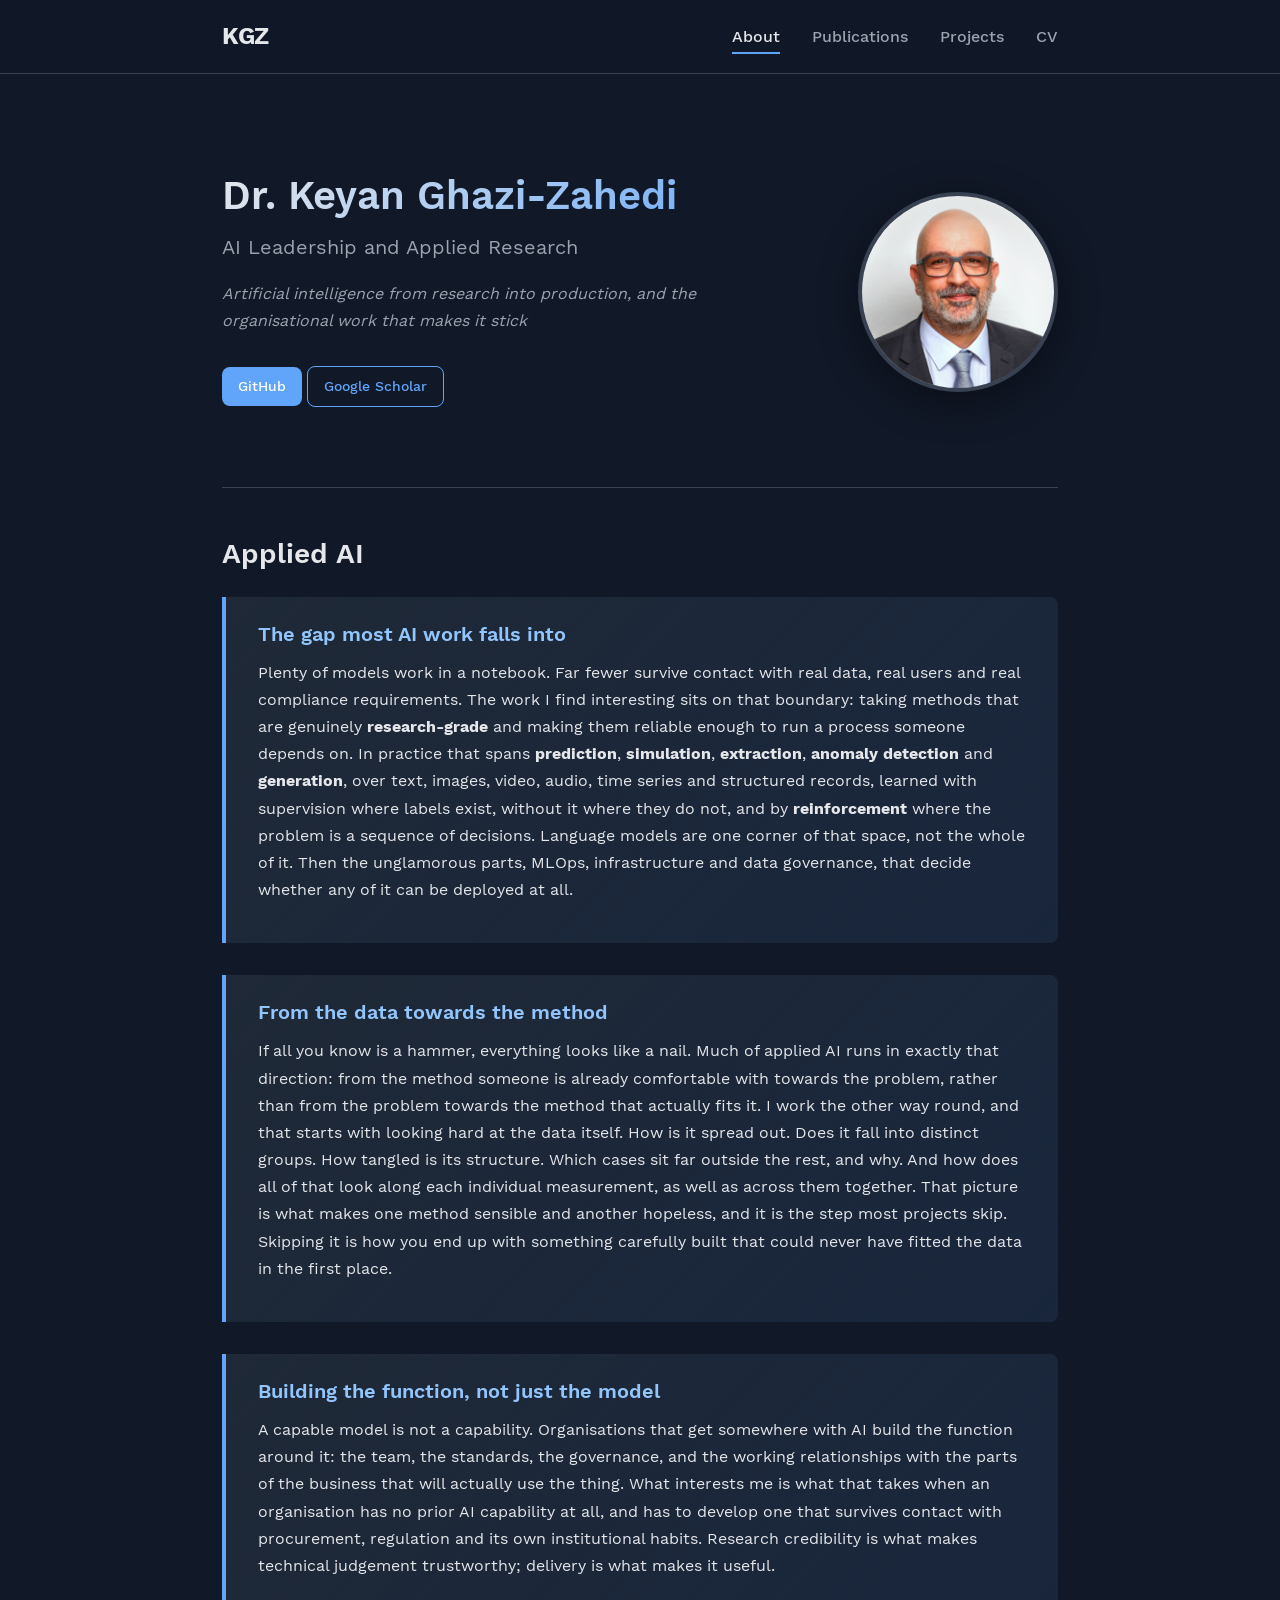
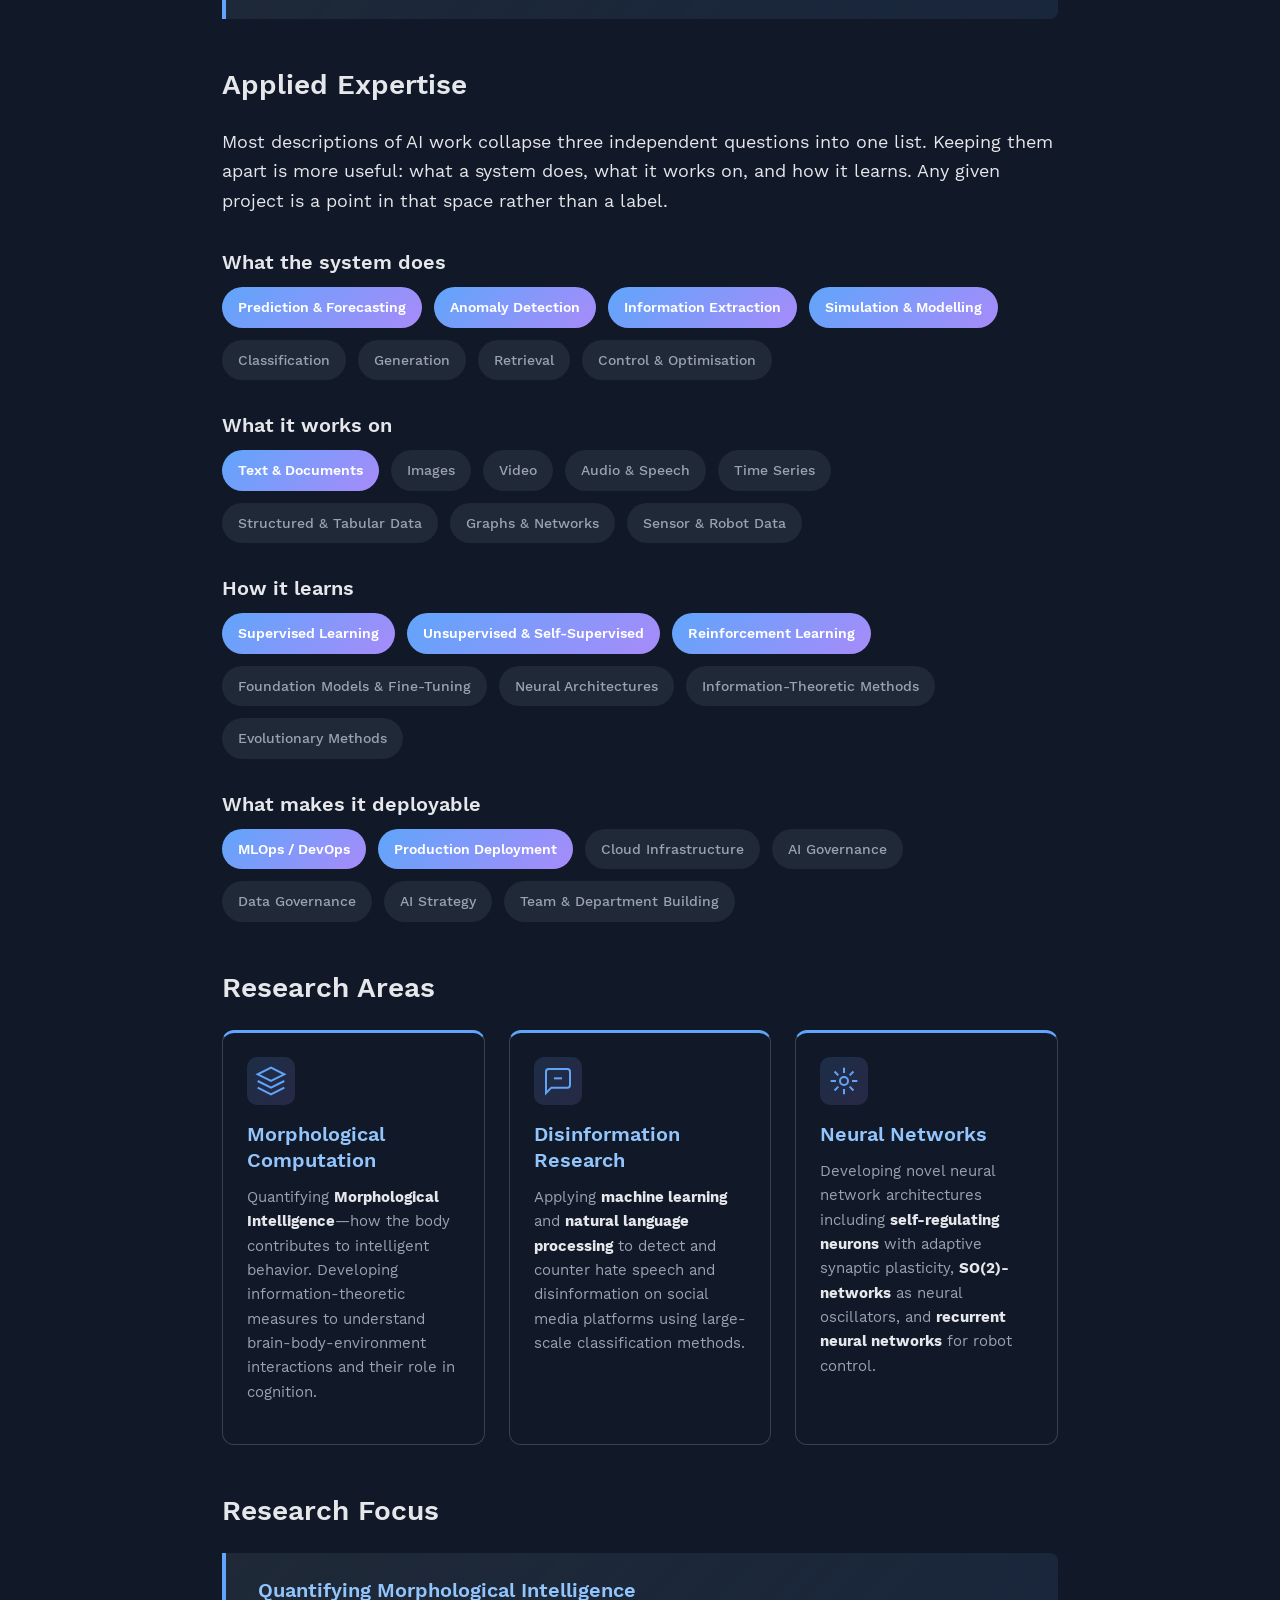
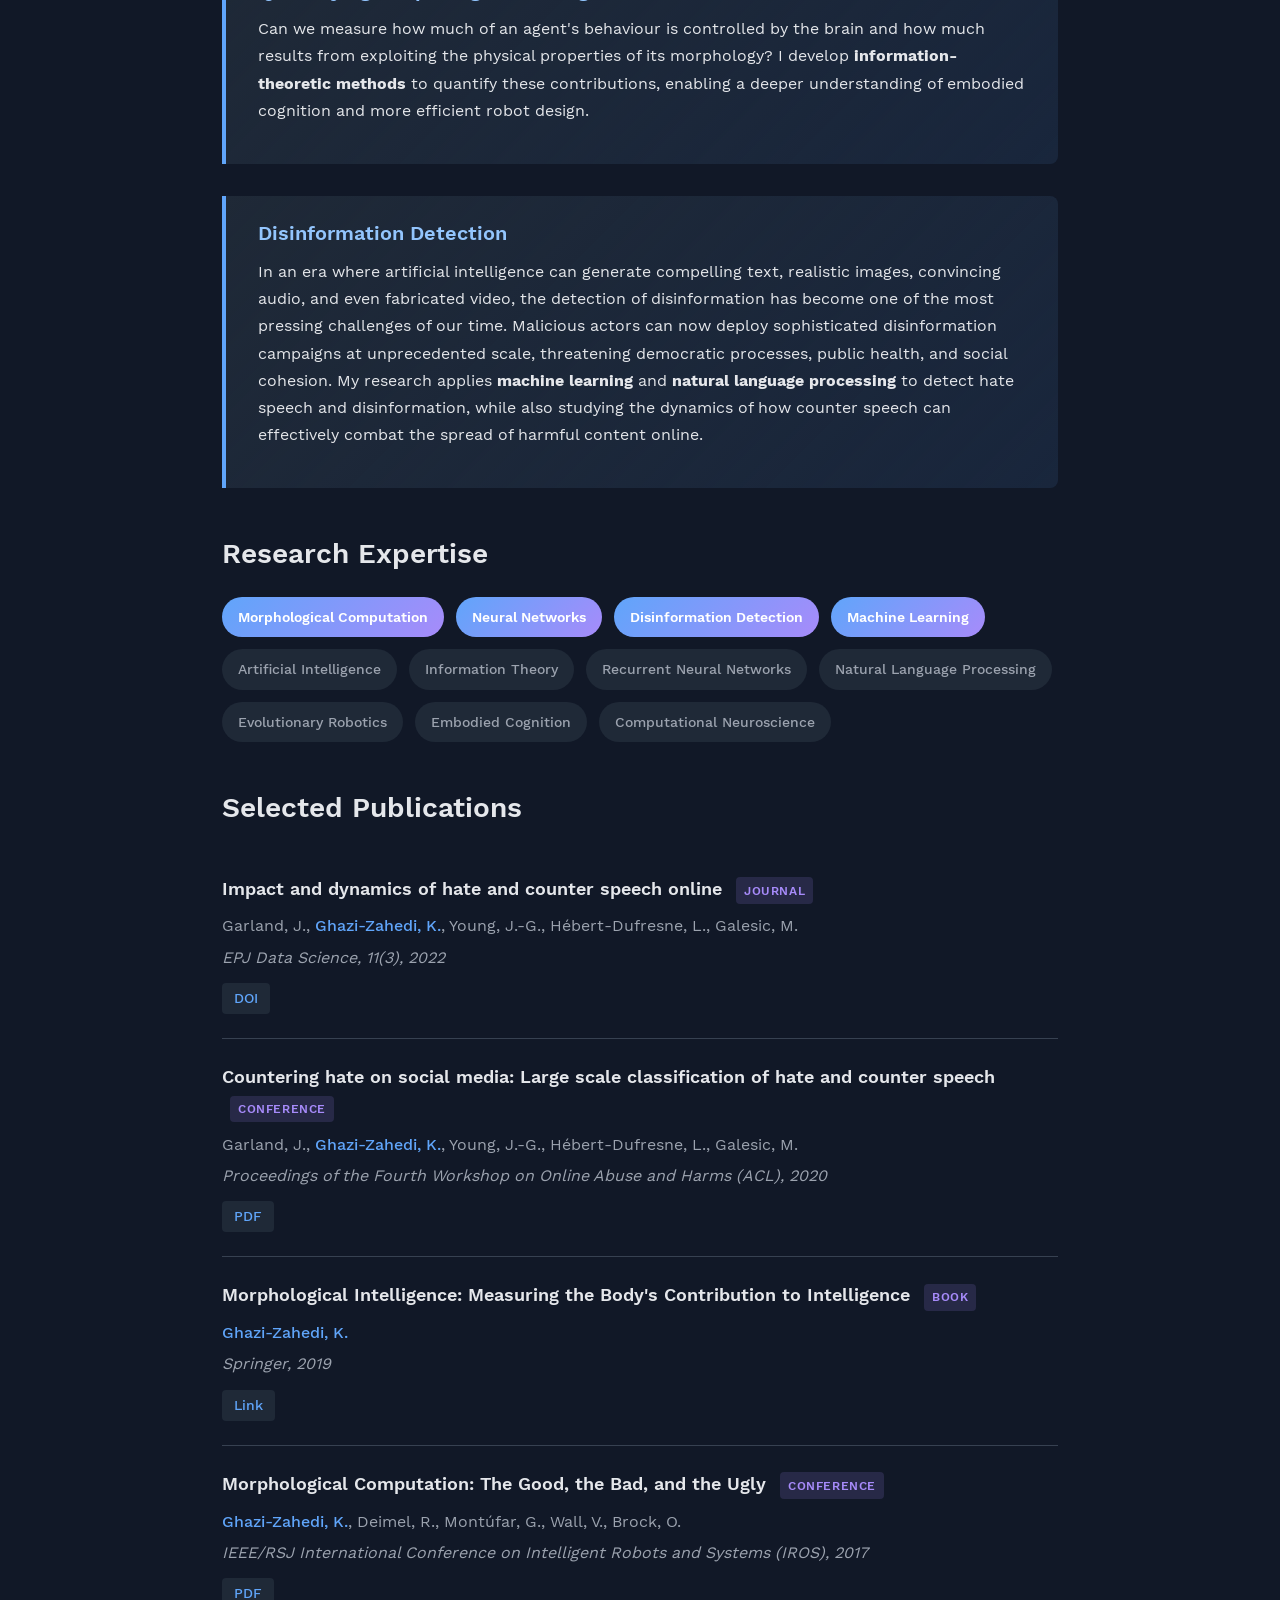
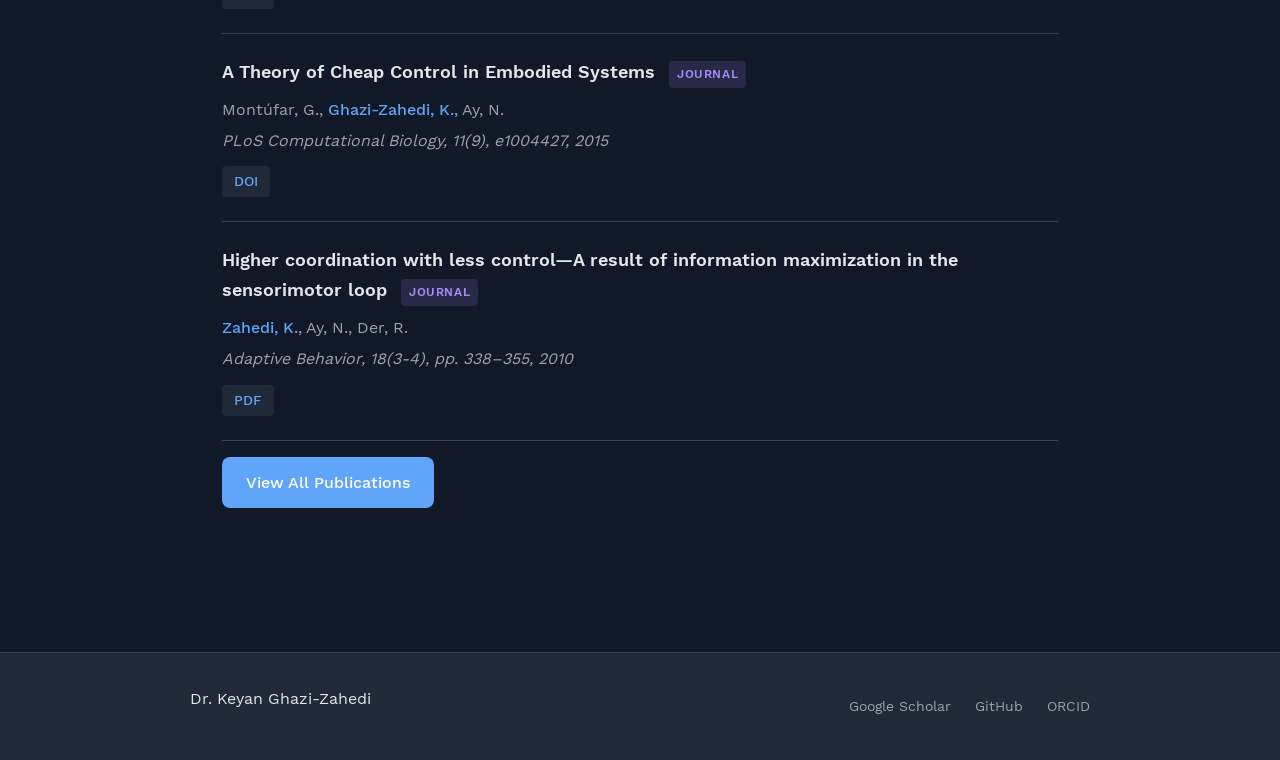
==== commit 442711a8: "Link GitHub and Google Scholar from the hero Both were only reachable from the page footer. Added as" ====
--- a/index.html
+++ b/index.html
@@ -32,6 +32,10 @@
                     <h1>Dr. Keyan Ghazi-Zahedi</h1>
                     <p class="subtitle">AI Leadership and Applied Research</p>
                     <p class="hero-tagline">Artificial intelligence from research into production, and the organisational work that makes it stick</p>
+                    <p>
+                        <a href="https://github.com/kzahedi" target="_blank" rel="noopener" class="btn btn-small">GitHub</a>
+                        <a href="https://scholar.google.de/citations?user=ClJlXDIAAAAJ" target="_blank" rel="noopener" class="btn btn-small btn-secondary">Google Scholar</a>
+                    </p>
                 </div>
                 <div class="hero-image">
                     <img src="assets/images/profile.jpg" alt="Dr. Keyan Ghazi-Zahedi" class="profile-img">
